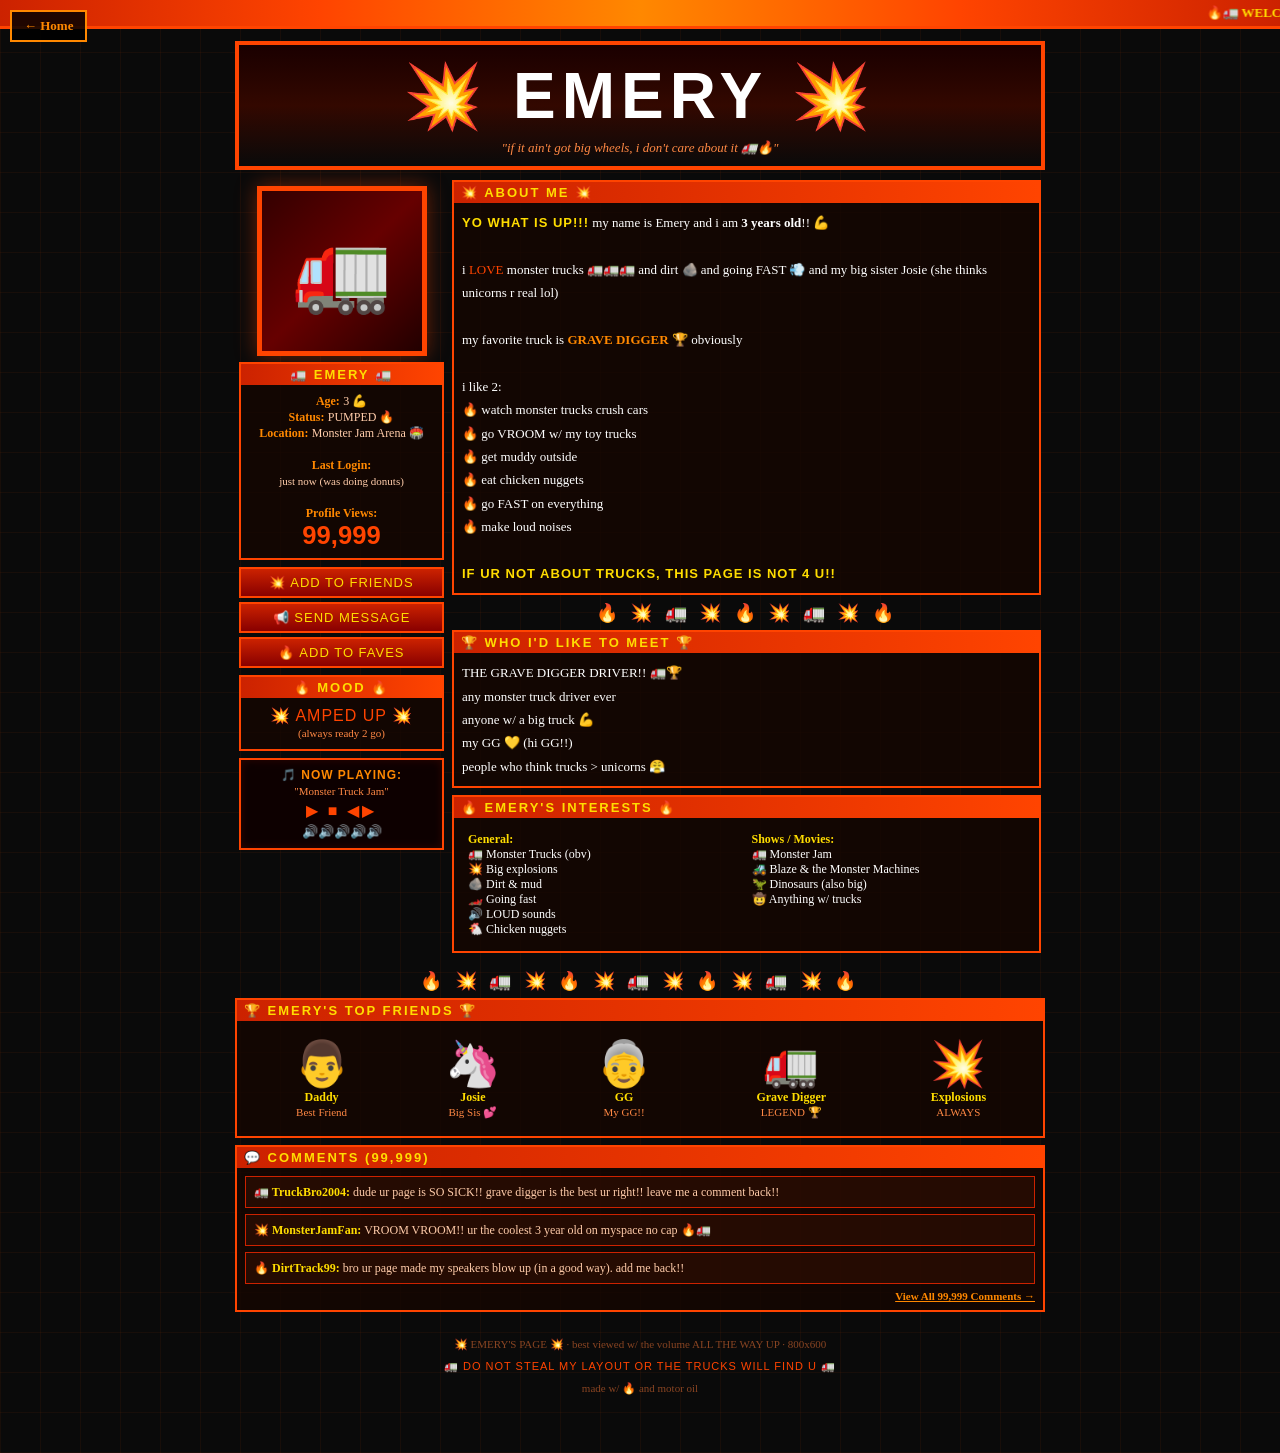
==== emery.html @ 5c45f524 "Add Josie and Emery MySpace-era pages with nav links https://claude.ai/code/session_01HqsJxWjfyd1qvW" ====
<!DOCTYPE html>
<html lang="en">
<head>
  <meta charset="UTF-8">
  <title>EMERY'S PAGE 🚛 ENTER IF U DARE</title>
  <style>
    body {
      background-color: #0a0a0a;
      background-image:
        repeating-linear-gradient(90deg, rgba(255,80,0,0.06) 0px, rgba(255,80,0,0.06) 1px, transparent 1px, transparent 40px),
        repeating-linear-gradient(0deg,  rgba(255,80,0,0.06) 0px, rgba(255,80,0,0.06) 1px, transparent 1px, transparent 40px);
      font-family: 'Comic Sans MS', 'Chalkboard SE', cursive;
      color: #ffffff;
      margin: 0;
      padding: 0;
      min-height: 100vh;
    }

    a { color: #ff8800; font-weight: bold; text-decoration: underline; }
    a:hover { color: #ffdd00; }

    .back-home {
      position: fixed;
      top: 10px;
      left: 10px;
      background: rgba(0,0,0,0.85);
      color: #ff8800;
      padding: 6px 12px;
      text-decoration: none;
      font-family: 'Comic Sans MS', cursive;
      border: 2px solid #ff8800;
      z-index: 9999;
      font-size: 13px;
    }

    .page-wrap {
      max-width: 810px;
      margin: 0 auto;
      padding: 8px 8px 40px;
    }

    marquee {
      background: linear-gradient(90deg, #cc2200, #ff4400, #ff8800, #ff4400, #cc2200);
      color: #ffdd00;
      font-weight: bold;
      font-size: 13px;
      padding: 5px 0;
      border-bottom: 3px solid #ff4400;
    }

    /* ── Fire name animation ── */
    @keyframes fire-flicker {
      0%,100% { color: #ff4400; text-shadow: 0 0 8px #ff440099, 0 0 24px #ff000066; }
      25%      { color: #ff8800; text-shadow: 0 0 8px #ff880099, 0 0 24px #ff440066; }
      50%      { color: #ffdd00; text-shadow: 0 0 8px #ffdd0099, 0 0 24px #ff880066; }
      75%      { color: #ff4400; text-shadow: 0 0 8px #ff440099, 0 0 24px #ff000066; }
    }

    .profile-header {
      background: linear-gradient(180deg, #1a0000, #330800, #0a0a0a);
      border: 4px solid #ff4400;
      padding: 14px 10px 10px;
      text-align: center;
      position: relative;
      overflow: hidden;
    }

    .big-name {
      font-size: clamp(2.5rem, 8vw, 4rem);
      font-weight: bold;
      font-family: Impact, 'Arial Black', sans-serif;
      text-transform: uppercase;
      letter-spacing: 6px;
      animation: fire-flicker 1.2s ease-in-out infinite;
    }

    .profile-quote {
      font-size: 13px;
      color: #ff8844;
      font-style: italic;
      margin-top: 6px;
    }

    /* ── Layout ── */
    .layout-table { width: 100%; border-collapse: collapse; margin-top: 6px; }
    .layout-table td { vertical-align: top; padding: 4px; }
    .left-col { width: 205px; }

    /* ── Boxes ── */
    .box {
      background: rgba(20, 5, 0, 0.80);
      border: 2px solid #ff4400;
      padding: 8px;
      margin-bottom: 7px;
      font-size: 13px;
    }

    .box-title {
      background: linear-gradient(90deg, #cc2200, #ff4400);
      color: #ffdd00;
      font-weight: bold;
      font-family: Impact, 'Arial Black', sans-serif;
      font-size: 13px;
      text-transform: uppercase;
      padding: 3px 7px;
      margin: -8px -8px 8px;
      letter-spacing: 2px;
    }

    /* ── Profile pic ── */
    .profile-pic {
      width: 160px;
      height: 160px;
      background: linear-gradient(135deg, #330000, #660000, #220000);
      border: 5px solid #ff4400;
      display: flex;
      align-items: center;
      justify-content: center;
      font-size: 5rem;
      margin: 6px auto;
      box-shadow: 0 0 20px #ff440066;
    }

    .stat-label { color: #ff8800; font-weight: bold; font-size: 12px; }
    .stat-val   { color: #ffccaa; font-size: 12px; }
    .big-stat   { font-size: 1.6rem; color: #ff4400; font-weight: bold; font-family: Impact, sans-serif; }

    /* ── Buttons ── */
    .ms-btn {
      display: block;
      width: 100%;
      background: linear-gradient(180deg, #cc2200, #880000);
      border: 2px solid #ff4400;
      color: #ffdd00;
      font-family: Impact, 'Arial Black', sans-serif;
      font-size: 13px;
      letter-spacing: 1px;
      padding: 6px;
      cursor: pointer;
      margin-bottom: 4px;
      text-align: center;
      text-transform: uppercase;
    }
    .ms-btn:hover { background: linear-gradient(180deg, #ff4400, #cc2200); color: #fff; }

    /* ── Music player ── */
    .music-box {
      background: #0d0000;
      border: 2px solid #ff4400;
      padding: 8px;
      text-align: center;
      font-size: 12px;
      margin-bottom: 7px;
      box-shadow: inset 0 0 10px #ff220022;
    }
    .music-title { color: #ff8800; font-weight: bold; font-family: Impact, sans-serif; letter-spacing: 1px; }
    .music-bar   { color: #ff4400; letter-spacing: 3px; font-size: 16px; margin: 4px 0; }

    /* ── Dividers ── */
    .flame-div {
      text-align: center;
      font-size: 18px;
      letter-spacing: 4px;
      margin: 6px 0;
      color: #ff4400;
    }

    /* ── Comments ── */
    .comment {
      background: rgba(255,68,0,0.08);
      border: 1px solid #cc2200;
      padding: 6px 8px;
      margin-bottom: 6px;
      font-size: 12px;
      line-height: 1.5;
    }
    .comment-from { color: #ffdd00; font-weight: bold; }

    /* ── Top friends ── */
    .friend-cell { text-align: center; font-size: 12px; padding: 6px 4px; }
    .friend-icon { font-size: 2.8rem; display: block; }

    /* ── Floating fire ── */
    @keyframes fire-rise {
      0%   { transform: translateY(0) rotate(-5deg) scale(1);  opacity: 1; }
      50%  { transform: translateY(-50vh) rotate(5deg) scale(1.2); opacity: 0.7; }
      100% { transform: translateY(-110vh) rotate(-3deg) scale(0.8); opacity: 0; }
    }
    .fire-particle {
      position: fixed;
      pointer-events: none;
      z-index: 8888;
      animation: fire-rise linear forwards;
    }

    /* ── Shake on hover ── */
    @keyframes shake {
      0%,100% { transform: translateX(0); }
      20%      { transform: translateX(-4px); }
      40%      { transform: translateX(4px); }
      60%      { transform: translateX(-3px); }
      80%      { transform: translateX(3px); }
    }
    .ms-btn:active { animation: shake 0.3s ease; }

    .footer-txt {
      text-align: center;
      font-size: 11px;
      color: #884422;
      padding: 14px 0;
      line-height: 2;
    }

    @keyframes blink { 50% { opacity: 0; } }
    .blink { animation: blink 0.7s step-start infinite; }

    /* impact headers */
    .impact { font-family: Impact, 'Arial Black', sans-serif; text-transform: uppercase; letter-spacing: 1px; }
  </style>
</head>
<body>

  <a class="back-home" href="index.html">← Home</a>

  <marquee scrollamount="5">🔥🚛 WELCOME 2 EMERY'S PAGE!! BUCKLE UP!! 🚛🔥 MONSTER TRUCKS R THE BEST!! 🏆 LEAVE A COMMENT IF U CAN HANDLE IT!! 💥🚛🔥 VROOM VROOM!! 🔥🚛💥</marquee>

  <div class="page-wrap">

    <!-- Header -->
    <div class="profile-header">
      <div class="big-name">💥 EMERY 💥</div>
      <div class="profile-quote">"if it ain't got big wheels, i don't care about it 🚛🔥"</div>
    </div>

    <!-- Main layout -->
    <table class="layout-table">
      <tr>
        <!-- LEFT COLUMN -->
        <td class="left-col">

          <div class="profile-pic">🚛</div>

          <div class="box" style="text-align:center;">
            <div class="box-title">🚛 EMERY 🚛</div>
            <span class="stat-label">Age:</span> <span class="stat-val">3 💪</span><br>
            <span class="stat-label">Status:</span> <span class="stat-val">PUMPED 🔥</span><br>
            <span class="stat-label">Location:</span> <span class="stat-val">Monster Jam Arena 🏟️</span><br>
            <br>
            <span class="stat-label">Last Login:</span><br>
            <span class="stat-val" style="font-size:11px;">just now (was doing donuts)</span><br>
            <br>
            <span class="stat-label">Profile Views:</span><br>
            <span class="big-stat">99,999</span>
          </div>

          <button class="ms-btn">💥 Add to Friends</button>
          <button class="ms-btn">📢 Send Message</button>
          <button class="ms-btn">🔥 Add to Faves</button>

          <div class="box" style="text-align:center; margin-top:7px;">
            <div class="box-title">🔥 Mood 🔥</div>
            <span class="blink impact" style="color:#ff4400; font-size:16px;">💥 AMPED UP 💥</span><br>
            <span style="color:#ff8844; font-size:11px;">(always ready 2 go)</span>
          </div>

          <div class="music-box">
            <div class="music-title">🎵 NOW PLAYING:</div>
            <div style="color:#ff8844; font-size:11px; margin:3px 0;">"Monster Truck Jam"</div>
            <div class="music-bar">▶ ■ ◀▶</div>
            <div style="color:#ff4400; font-size:13px;">🔊🔊🔊🔊🔊</div>
          </div>

        </td>

        <!-- RIGHT COLUMN -->
        <td>

          <div class="box">
            <div class="box-title">💥 About Me 💥</div>
            <div style="line-height:1.8;">
              <b style="color:#ffdd00;" class="impact">YO WHAT IS UP!!!</b> my name is Emery and i am <b>3 years old</b>!! 💪<br><br>
              i <span class="blink" style="color:#ff4400;">LOVE</span> monster trucks 🚛🚛🚛 and dirt 🪨 and going FAST 💨 and my big sister Josie (she thinks unicorns r real lol)<br><br>
              my favorite truck is <b style="color:#ff8800;">GRAVE DIGGER</b> 🏆 obviously<br><br>
              i like 2:<br>
              🔥 watch monster trucks crush cars<br>
              🔥 go VROOM w/ my toy trucks<br>
              🔥 get muddy outside<br>
              🔥 eat chicken nuggets<br>
              🔥 go FAST on everything<br>
              🔥 make loud noises<br><br>
              <b style="color:#ffdd00;" class="impact">if ur not about trucks, this page is NOT 4 u!!</b>
            </div>
          </div>

          <div class="flame-div">🔥 💥 🚛 💥 🔥 💥 🚛 💥 🔥</div>

          <div class="box">
            <div class="box-title">🏆 Who I'd Like to Meet 🏆</div>
            <div style="line-height:1.8;">
              THE GRAVE DIGGER DRIVER!! 🚛🏆<br>
              any monster truck driver ever<br>
              anyone w/ a big truck 💪<br>
              my GG 💛 (hi GG!!)<br>
              people who think trucks > unicorns 😤
            </div>
          </div>

          <div class="box">
            <div class="box-title">🔥 Emery's Interests 🔥</div>
            <table style="width:100%; font-size:12px;">
              <tr>
                <td style="width:50%; vertical-align:top; padding-right:6px;">
                  <b style="color:#ffdd00;">General:</b><br>
                  🚛 Monster Trucks (obv)<br>
                  💥 Big explosions<br>
                  🪨 Dirt & mud<br>
                  🏎️ Going fast<br>
                  🔊 LOUD sounds<br>
                  🐔 Chicken nuggets<br>
                </td>
                <td style="width:50%; vertical-align:top;">
                  <b style="color:#ffdd00;">Shows / Movies:</b><br>
                  🚛 Monster Jam<br>
                  🚜 Blaze & the Monster Machines<br>
                  🦖 Dinosaurs (also big)<br>
                  🤠 Anything w/ trucks<br>
                </td>
              </tr>
            </table>
          </div>

        </td>
      </tr>
    </table>

    <div class="flame-div">🔥 💥 🚛 💥 🔥 💥 🚛 💥 🔥 💥 🚛 💥 🔥</div>

    <!-- Top Friends -->
    <div class="box">
      <div class="box-title">🏆 Emery's Top Friends 🏆</div>
      <table style="width:100%;">
        <tr>
          <td class="friend-cell"><span class="friend-icon">👨</span><b style="color:#ffdd00;">Daddy</b><br><span style="color:#ff8844; font-size:11px;">Best Friend</span></td>
          <td class="friend-cell"><span class="friend-icon">🦄</span><b style="color:#ffdd00;">Josie</b><br><span style="color:#ff8844; font-size:11px;">Big Sis 💕</span></td>
          <td class="friend-cell"><span class="friend-icon">👵</span><b style="color:#ffdd00;">GG</b><br><span style="color:#ff8844; font-size:11px;">My GG!!</span></td>
          <td class="friend-cell"><span class="friend-icon">🚛</span><b style="color:#ffdd00;">Grave Digger</b><br><span style="color:#ff8844; font-size:11px;">LEGEND 🏆</span></td>
          <td class="friend-cell"><span class="friend-icon">💥</span><b style="color:#ffdd00;">Explosions</b><br><span style="color:#ff8844; font-size:11px;">ALWAYS</span></td>
        </tr>
      </table>
    </div>

    <!-- Comments -->
    <div class="box">
      <div class="box-title">💬 Comments (99,999)</div>
      <div class="comment">
        <span class="comment-from">🚛 TruckBro2004:</span>
        <span style="color:#ffccaa;"> dude ur page is SO SICK!! grave digger is the best ur right!! leave me a comment back!!</span>
      </div>
      <div class="comment">
        <span class="comment-from">💥 MonsterJamFan:</span>
        <span style="color:#ffccaa;"> VROOM VROOM!! ur the coolest 3 year old on myspace no cap 🔥🚛</span>
      </div>
      <div class="comment">
        <span class="comment-from">🔥 DirtTrack99:</span>
        <span style="color:#ffccaa;"> bro ur page made my speakers blow up (in a good way). add me back!!</span>
      </div>
      <div style="text-align:right; margin-top:5px; font-size:11px;">
        <a href="#">View All 99,999 Comments →</a>
      </div>
    </div>

    <div class="footer-txt">
      💥 EMERY'S PAGE 💥 · best viewed w/ the volume ALL THE WAY UP · 800x600<br>
      <span class="blink impact" style="color:#ff4400;">🚛 DO NOT STEAL MY LAYOUT OR THE TRUCKS WILL FIND U 🚛</span><br>
      made w/ 🔥 and motor oil
    </div>

  </div><!-- /page-wrap -->

  <script>
    // Floating fire particles from bottom
    const fireEmoji = ['🔥','💥','🚛','⚡','💨'];
    function spawnFire() {
      const f = document.createElement('span');
      f.className = 'fire-particle';
      f.textContent = fireEmoji[Math.floor(Math.random() * fireEmoji.length)];
      const dur = 4 + Math.random() * 5;
      f.style.cssText = `left:${Math.random()*100}%; bottom:-60px; font-size:${1+Math.random()*1.4}rem; animation-duration:${dur}s;`;
      document.body.appendChild(f);
      setTimeout(() => f.remove(), dur * 1000);
    }
    setInterval(spawnFire, 450);

    // Fire cursor trail
    const trailEmoji = ['🔥','💥','⚡','💨'];
    document.addEventListener('mousemove', function(e) {
      if (Math.random() > 0.68) {
        const t = document.createElement('span');
        t.style.cssText = `position:fixed; left:${e.clientX}px; top:${e.clientY}px; pointer-events:none; z-index:9998; font-size:1.1rem; transition:transform 0.5s, opacity 0.5s;`;
        t.textContent = trailEmoji[Math.floor(Math.random() * trailEmoji.length)];
        document.body.appendChild(t);
        requestAnimationFrame(() => {
          t.style.transform = 'translateY(-30px)';
          t.style.opacity   = '0';
        });
        setTimeout(() => t.remove(), 550);
      }
    });
  </script>
</body>
</html>
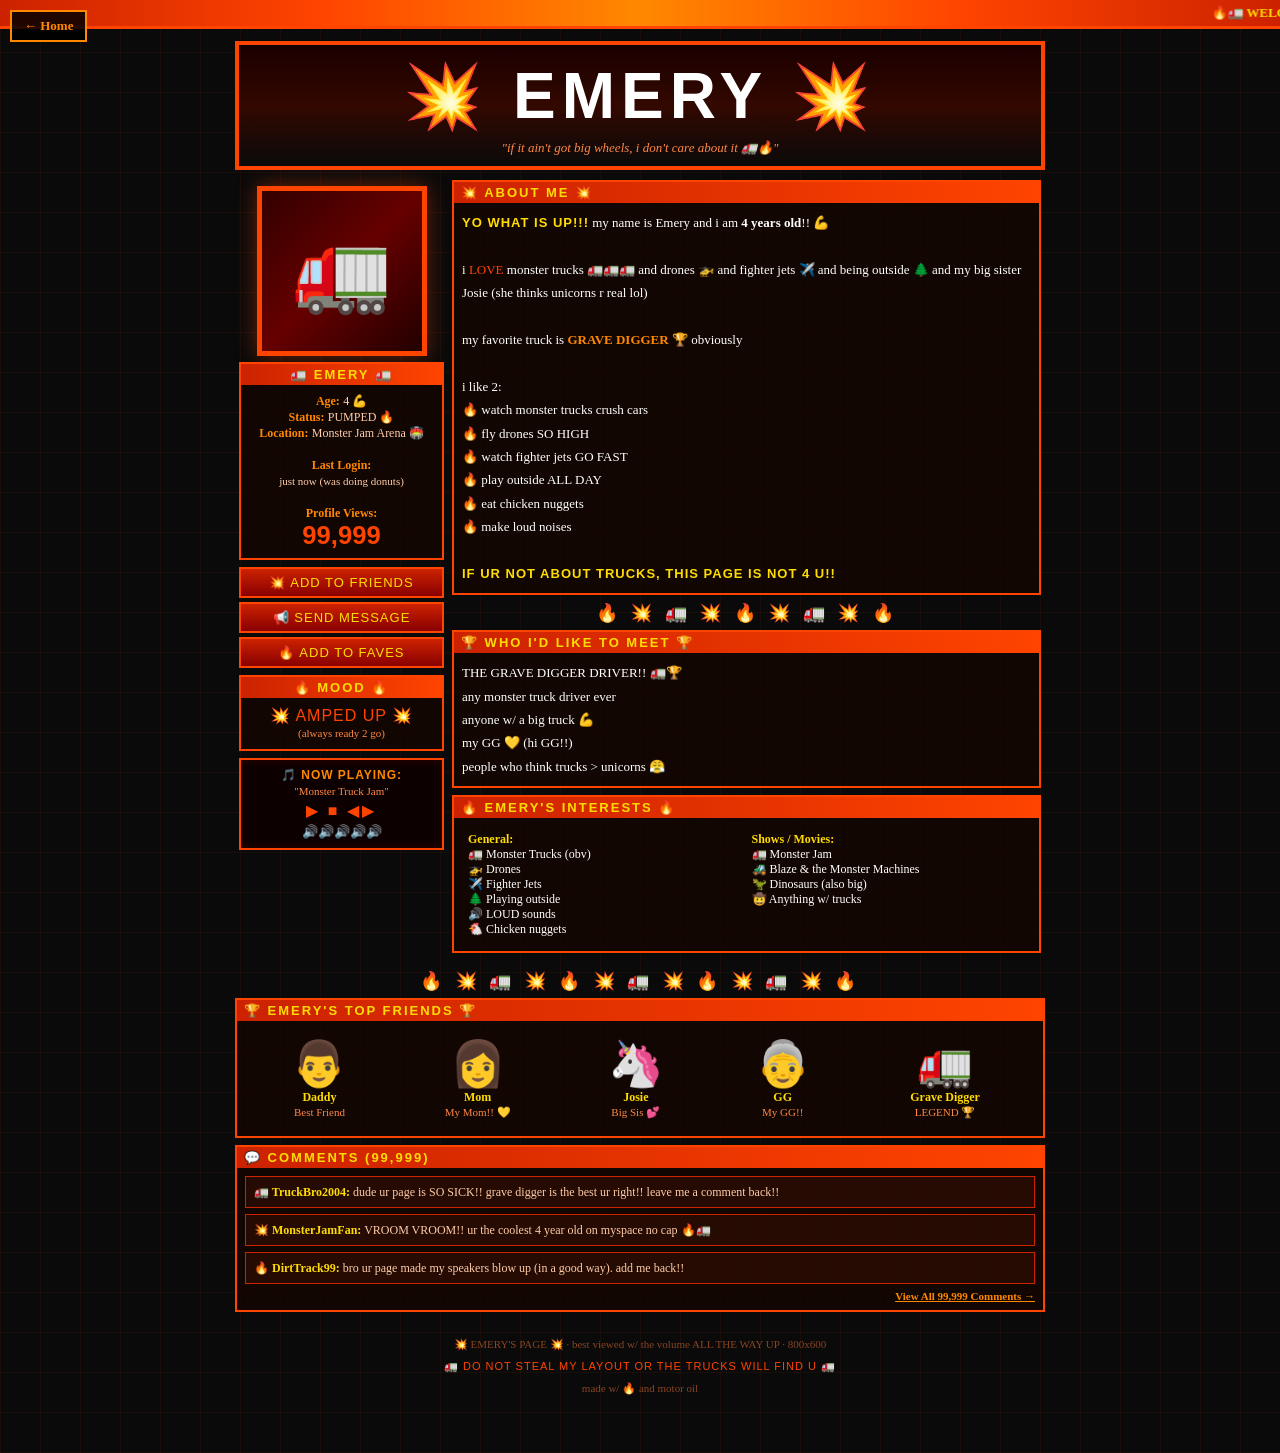
==== commit e290921d: "Update Josie and Emery profile pages with accurate info - Emery: age 3 → 4, add drones/fighter jets/" ====
--- a/emery.html
+++ b/emery.html
@@ -242,7 +242,7 @@
 
           <div class="box" style="text-align:center;">
             <div class="box-title">🚛 EMERY 🚛</div>
-            <span class="stat-label">Age:</span> <span class="stat-val">3 💪</span><br>
+            <span class="stat-label">Age:</span> <span class="stat-val">4 💪</span><br>
             <span class="stat-label">Status:</span> <span class="stat-val">PUMPED 🔥</span><br>
             <span class="stat-label">Location:</span> <span class="stat-val">Monster Jam Arena 🏟️</span><br>
             <br>
@@ -278,15 +278,15 @@
           <div class="box">
             <div class="box-title">💥 About Me 💥</div>
             <div style="line-height:1.8;">
-              <b style="color:#ffdd00;" class="impact">YO WHAT IS UP!!!</b> my name is Emery and i am <b>3 years old</b>!! 💪<br><br>
-              i <span class="blink" style="color:#ff4400;">LOVE</span> monster trucks 🚛🚛🚛 and dirt 🪨 and going FAST 💨 and my big sister Josie (she thinks unicorns r real lol)<br><br>
+              <b style="color:#ffdd00;" class="impact">YO WHAT IS UP!!!</b> my name is Emery and i am <b>4 years old</b>!! 💪<br><br>
+              i <span class="blink" style="color:#ff4400;">LOVE</span> monster trucks 🚛🚛🚛 and drones 🚁 and fighter jets ✈️ and being outside 🌲 and my big sister Josie (she thinks unicorns r real lol)<br><br>
               my favorite truck is <b style="color:#ff8800;">GRAVE DIGGER</b> 🏆 obviously<br><br>
               i like 2:<br>
               🔥 watch monster trucks crush cars<br>
-              🔥 go VROOM w/ my toy trucks<br>
-              🔥 get muddy outside<br>
+              🔥 fly drones SO HIGH<br>
+              🔥 watch fighter jets GO FAST<br>
+              🔥 play outside ALL DAY<br>
               🔥 eat chicken nuggets<br>
-              🔥 go FAST on everything<br>
               🔥 make loud noises<br><br>
               <b style="color:#ffdd00;" class="impact">if ur not about trucks, this page is NOT 4 u!!</b>
             </div>
@@ -312,9 +312,9 @@
                 <td style="width:50%; vertical-align:top; padding-right:6px;">
                   <b style="color:#ffdd00;">General:</b><br>
                   🚛 Monster Trucks (obv)<br>
-                  💥 Big explosions<br>
-                  🪨 Dirt & mud<br>
-                  🏎️ Going fast<br>
+                  🚁 Drones<br>
+                  ✈️ Fighter Jets<br>
+                  🌲 Playing outside<br>
                   🔊 LOUD sounds<br>
                   🐔 Chicken nuggets<br>
                 </td>
@@ -341,10 +341,10 @@
       <table style="width:100%;">
         <tr>
           <td class="friend-cell"><span class="friend-icon">👨</span><b style="color:#ffdd00;">Daddy</b><br><span style="color:#ff8844; font-size:11px;">Best Friend</span></td>
+          <td class="friend-cell"><span class="friend-icon">👩</span><b style="color:#ffdd00;">Mom</b><br><span style="color:#ff8844; font-size:11px;">My Mom!! 💛</span></td>
           <td class="friend-cell"><span class="friend-icon">🦄</span><b style="color:#ffdd00;">Josie</b><br><span style="color:#ff8844; font-size:11px;">Big Sis 💕</span></td>
           <td class="friend-cell"><span class="friend-icon">👵</span><b style="color:#ffdd00;">GG</b><br><span style="color:#ff8844; font-size:11px;">My GG!!</span></td>
           <td class="friend-cell"><span class="friend-icon">🚛</span><b style="color:#ffdd00;">Grave Digger</b><br><span style="color:#ff8844; font-size:11px;">LEGEND 🏆</span></td>
-          <td class="friend-cell"><span class="friend-icon">💥</span><b style="color:#ffdd00;">Explosions</b><br><span style="color:#ff8844; font-size:11px;">ALWAYS</span></td>
         </tr>
       </table>
     </div>
@@ -358,7 +358,7 @@
       </div>
       <div class="comment">
         <span class="comment-from">💥 MonsterJamFan:</span>
-        <span style="color:#ffccaa;"> VROOM VROOM!! ur the coolest 3 year old on myspace no cap 🔥🚛</span>
+        <span style="color:#ffccaa;"> VROOM VROOM!! ur the coolest 4 year old on myspace no cap 🔥🚛</span>
       </div>
       <div class="comment">
         <span class="comment-from">🔥 DirtTrack99:</span>
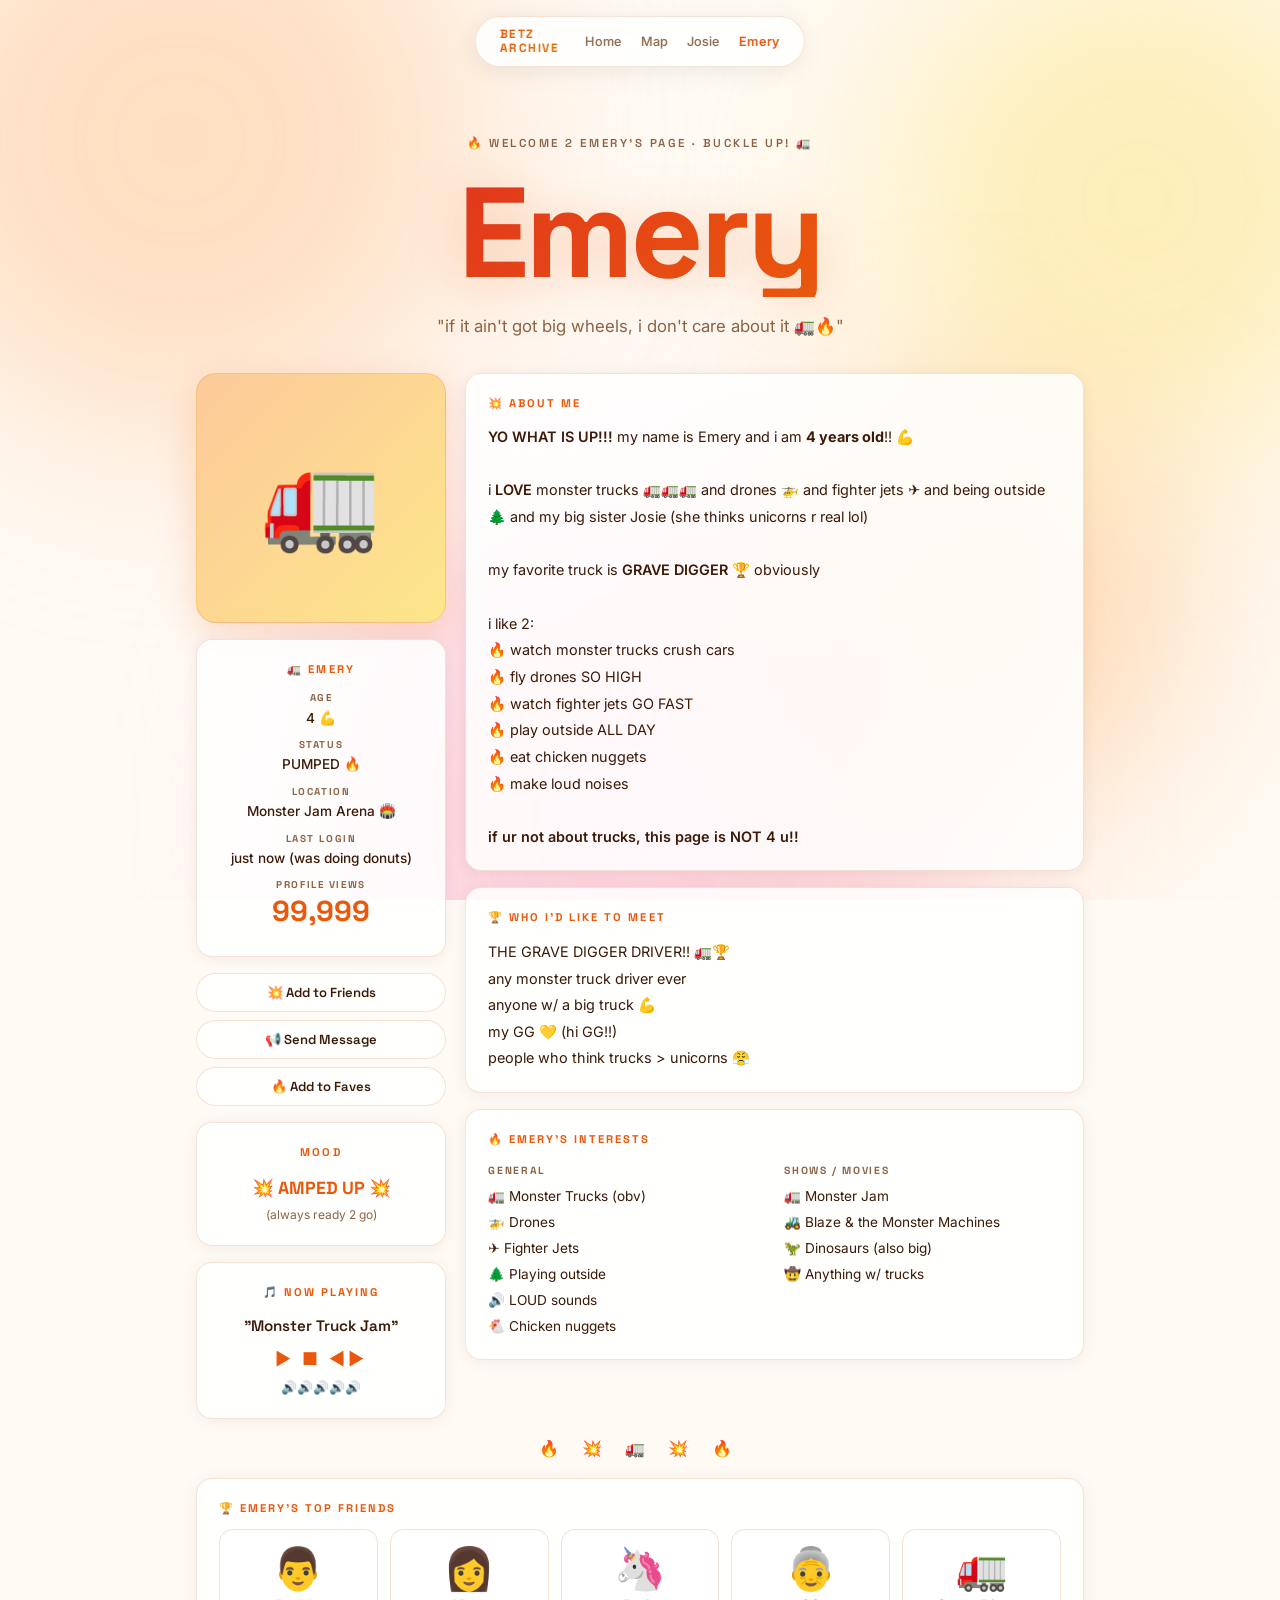
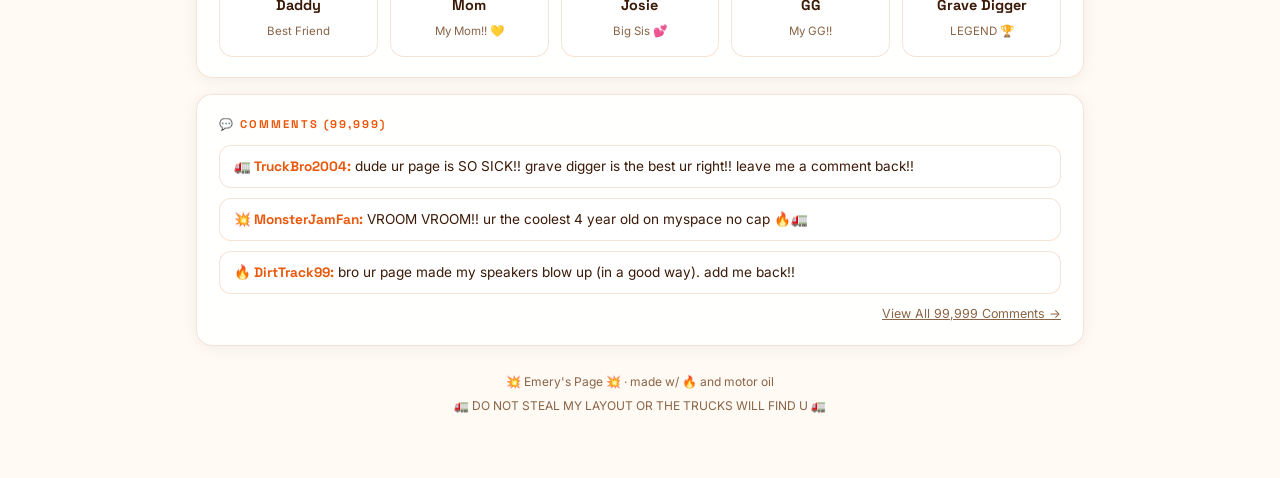
==== commit e95cc68d: "Restyle Josie and Emery pages to match the new Cloud homepage Co-Authored-By: Claude Sonnet 5.5 <nor" ====
--- a/emery.html
+++ b/emery.html
@@ -2,285 +2,81 @@
 <html lang="en">
 <head>
   <meta charset="UTF-8">
-  <title>EMERY'S PAGE 🚛 ENTER IF U DARE</title>
-  <style>
-    body {
-      background-color: #0a0a0a;
-      background-image:
-        repeating-linear-gradient(90deg, rgba(255,80,0,0.06) 0px, rgba(255,80,0,0.06) 1px, transparent 1px, transparent 40px),
-        repeating-linear-gradient(0deg,  rgba(255,80,0,0.06) 0px, rgba(255,80,0,0.06) 1px, transparent 1px, transparent 40px);
-      font-family: 'Comic Sans MS', 'Chalkboard SE', cursive;
-      color: #ffffff;
-      margin: 0;
-      padding: 0;
-      min-height: 100vh;
-    }
+  <meta name="viewport" content="width=device-width, initial-scale=1.0">
+  <title>Emery's Page 🚛 Betz Archive</title>
+  <link rel="preconnect" href="https://fonts.googleapis.com">
+  <link rel="preconnect" href="https://fonts.gstatic.com" crossorigin>
+  <link href="https://fonts.googleapis.com/css2?family=Space+Grotesk:wght@400;500;600;700&family=Inter:wght@400;500&display=swap" rel="stylesheet">
+  <link rel="stylesheet" href="kids.css?v=1">
+</head>
+<body class="emery">
+  <div class="aurora" aria-hidden="true">
+    <div class="blob b1"></div><div class="blob b2"></div><div class="blob b3"></div><div class="blob b4"></div>
+  </div>
 
-    a { color: #ff8800; font-weight: bold; text-decoration: underline; }
-    a:hover { color: #ffdd00; }
+  <div class="page">
+    <nav class="nav">
+      <a class="logo" href="index.html"><span>Betz</span><span>Archive</span></a>
+      <div class="nav-links">
+        <a href="index.html">Home</a>
+        <a href="map.html">Map</a>
+        <a href="josie.html">Josie</a>
+        <a href="emery.html" class="current">Emery</a>
+      </div>
+    </nav>
 
-    .back-home {
-      position: fixed;
-      top: 10px;
-      left: 10px;
-      background: rgba(0,0,0,0.85);
-      color: #ff8800;
-      padding: 6px 12px;
-      text-decoration: none;
-      font-family: 'Comic Sans MS', cursive;
-      border: 2px solid #ff8800;
-      z-index: 9999;
-      font-size: 13px;
-    }
+    <main class="wrap">
 
-    .page-wrap {
-      max-width: 810px;
-      margin: 0 auto;
-      padding: 8px 8px 40px;
-    }
+      <header class="profile-header">
+        <span class="eyebrow">🔥 Welcome 2 Emery's page · buckle up! 🚛</span>
+        <h1 class="big-name">Emery</h1>
+        <p class="profile-quote">"if it ain't got big wheels, i don't care about it 🚛🔥"</p>
+      </header>
 
-    marquee {
-      background: linear-gradient(90deg, #cc2200, #ff4400, #ff8800, #ff4400, #cc2200);
-      color: #ffdd00;
-      font-weight: bold;
-      font-size: 13px;
-      padding: 5px 0;
-      border-bottom: 3px solid #ff4400;
-    }
+      <div class="layout">
 
-    /* ── Fire name animation ── */
-    @keyframes fire-flicker {
-      0%,100% { color: #ff4400; text-shadow: 0 0 8px #ff440099, 0 0 24px #ff000066; }
-      25%      { color: #ff8800; text-shadow: 0 0 8px #ff880099, 0 0 24px #ff440066; }
-      50%      { color: #ffdd00; text-shadow: 0 0 8px #ffdd0099, 0 0 24px #ff880066; }
-      75%      { color: #ff4400; text-shadow: 0 0 8px #ff440099, 0 0 24px #ff000066; }
-    }
+        <!-- LEFT COLUMN -->
+        <aside class="col">
+          <div class="profile-pic" aria-hidden="true">🚛</div>
 
-    .profile-header {
-      background: linear-gradient(180deg, #1a0000, #330800, #0a0a0a);
-      border: 4px solid #ff4400;
-      padding: 14px 10px 10px;
-      text-align: center;
-      position: relative;
-      overflow: hidden;
-    }
-
-    .big-name {
-      font-size: clamp(2.5rem, 8vw, 4rem);
-      font-weight: bold;
-      font-family: Impact, 'Arial Black', sans-serif;
-      text-transform: uppercase;
-      letter-spacing: 6px;
-      animation: fire-flicker 1.2s ease-in-out infinite;
-    }
-
-    .profile-quote {
-      font-size: 13px;
-      color: #ff8844;
-      font-style: italic;
-      margin-top: 6px;
-    }
-
-    /* ── Layout ── */
-    .layout-table { width: 100%; border-collapse: collapse; margin-top: 6px; }
-    .layout-table td { vertical-align: top; padding: 4px; }
-    .left-col { width: 205px; }
-
-    /* ── Boxes ── */
-    .box {
-      background: rgba(20, 5, 0, 0.80);
-      border: 2px solid #ff4400;
-      padding: 8px;
-      margin-bottom: 7px;
-      font-size: 13px;
-    }
-
-    .box-title {
-      background: linear-gradient(90deg, #cc2200, #ff4400);
-      color: #ffdd00;
-      font-weight: bold;
-      font-family: Impact, 'Arial Black', sans-serif;
-      font-size: 13px;
-      text-transform: uppercase;
-      padding: 3px 7px;
-      margin: -8px -8px 8px;
-      letter-spacing: 2px;
-    }
-
-    /* ── Profile pic ── */
-    .profile-pic {
-      width: 160px;
-      height: 160px;
-      background: linear-gradient(135deg, #330000, #660000, #220000);
-      border: 5px solid #ff4400;
-      display: flex;
-      align-items: center;
-      justify-content: center;
-      font-size: 5rem;
-      margin: 6px auto;
-      box-shadow: 0 0 20px #ff440066;
-    }
-
-    .stat-label { color: #ff8800; font-weight: bold; font-size: 12px; }
-    .stat-val   { color: #ffccaa; font-size: 12px; }
-    .big-stat   { font-size: 1.6rem; color: #ff4400; font-weight: bold; font-family: Impact, sans-serif; }
-
-    /* ── Buttons ── */
-    .ms-btn {
-      display: block;
-      width: 100%;
-      background: linear-gradient(180deg, #cc2200, #880000);
-      border: 2px solid #ff4400;
-      color: #ffdd00;
-      font-family: Impact, 'Arial Black', sans-serif;
-      font-size: 13px;
-      letter-spacing: 1px;
-      padding: 6px;
-      cursor: pointer;
-      margin-bottom: 4px;
-      text-align: center;
-      text-transform: uppercase;
-    }
-    .ms-btn:hover { background: linear-gradient(180deg, #ff4400, #cc2200); color: #fff; }
-
-    /* ── Music player ── */
-    .music-box {
-      background: #0d0000;
-      border: 2px solid #ff4400;
-      padding: 8px;
-      text-align: center;
-      font-size: 12px;
-      margin-bottom: 7px;
-      box-shadow: inset 0 0 10px #ff220022;
-    }
-    .music-title { color: #ff8800; font-weight: bold; font-family: Impact, sans-serif; letter-spacing: 1px; }
-    .music-bar   { color: #ff4400; letter-spacing: 3px; font-size: 16px; margin: 4px 0; }
-
-    /* ── Dividers ── */
-    .flame-div {
-      text-align: center;
-      font-size: 18px;
-      letter-spacing: 4px;
-      margin: 6px 0;
-      color: #ff4400;
-    }
-
-    /* ── Comments ── */
-    .comment {
-      background: rgba(255,68,0,0.08);
-      border: 1px solid #cc2200;
-      padding: 6px 8px;
-      margin-bottom: 6px;
-      font-size: 12px;
-      line-height: 1.5;
-    }
-    .comment-from { color: #ffdd00; font-weight: bold; }
-
-    /* ── Top friends ── */
-    .friend-cell { text-align: center; font-size: 12px; padding: 6px 4px; }
-    .friend-icon { font-size: 2.8rem; display: block; }
-
-    /* ── Floating fire ── */
-    @keyframes fire-rise {
-      0%   { transform: translateY(0) rotate(-5deg) scale(1);  opacity: 1; }
-      50%  { transform: translateY(-50vh) rotate(5deg) scale(1.2); opacity: 0.7; }
-      100% { transform: translateY(-110vh) rotate(-3deg) scale(0.8); opacity: 0; }
-    }
-    .fire-particle {
-      position: fixed;
-      pointer-events: none;
-      z-index: 8888;
-      animation: fire-rise linear forwards;
-    }
-
-    /* ── Shake on hover ── */
-    @keyframes shake {
-      0%,100% { transform: translateX(0); }
-      20%      { transform: translateX(-4px); }
-      40%      { transform: translateX(4px); }
-      60%      { transform: translateX(-3px); }
-      80%      { transform: translateX(3px); }
-    }
-    .ms-btn:active { animation: shake 0.3s ease; }
-
-    .footer-txt {
-      text-align: center;
-      font-size: 11px;
-      color: #884422;
-      padding: 14px 0;
-      line-height: 2;
-    }
-
-    @keyframes blink { 50% { opacity: 0; } }
-    .blink { animation: blink 0.7s step-start infinite; }
-
-    /* impact headers */
-    .impact { font-family: Impact, 'Arial Black', sans-serif; text-transform: uppercase; letter-spacing: 1px; }
-  </style>
-</head>
-<body>
-
-  <a class="back-home" href="index.html">← Home</a>
-
-  <marquee scrollamount="5">🔥🚛 WELCOME 2 EMERY'S PAGE!! BUCKLE UP!! 🚛🔥 MONSTER TRUCKS R THE BEST!! 🏆 LEAVE A COMMENT IF U CAN HANDLE IT!! 💥🚛🔥 VROOM VROOM!! 🔥🚛💥</marquee>
-
-  <div class="page-wrap">
-
-    <!-- Header -->
-    <div class="profile-header">
-      <div class="big-name">💥 EMERY 💥</div>
-      <div class="profile-quote">"if it ain't got big wheels, i don't care about it 🚛🔥"</div>
-    </div>
-
-    <!-- Main layout -->
-    <table class="layout-table">
-      <tr>
-        <!-- LEFT COLUMN -->
-        <td class="left-col">
-
-          <div class="profile-pic">🚛</div>
-
-          <div class="box" style="text-align:center;">
-            <div class="box-title">🚛 EMERY 🚛</div>
-            <span class="stat-label">Age:</span> <span class="stat-val">4 💪</span><br>
-            <span class="stat-label">Status:</span> <span class="stat-val">PUMPED 🔥</span><br>
-            <span class="stat-label">Location:</span> <span class="stat-val">Monster Jam Arena 🏟️</span><br>
-            <br>
-            <span class="stat-label">Last Login:</span><br>
-            <span class="stat-val" style="font-size:11px;">just now (was doing donuts)</span><br>
-            <br>
-            <span class="stat-label">Profile Views:</span><br>
-            <span class="big-stat">99,999</span>
+          <div class="box stats">
+            <div class="box-title">🚛 Emery</div>
+            <div class="stat-row"><span class="stat-label">Age</span><span class="stat-val">4 💪</span></div>
+            <div class="stat-row"><span class="stat-label">Status</span><span class="stat-val">PUMPED 🔥</span></div>
+            <div class="stat-row"><span class="stat-label">Location</span><span class="stat-val">Monster Jam Arena 🏟️</span></div>
+            <div class="stat-row"><span class="stat-label">Last Login</span><span class="stat-val">just now (was doing donuts)</span></div>
+            <div class="stat-row"><span class="stat-label">Profile Views</span><span class="big-stat">99,999</span></div>
           </div>
 
-          <button class="ms-btn">💥 Add to Friends</button>
-          <button class="ms-btn">📢 Send Message</button>
-          <button class="ms-btn">🔥 Add to Faves</button>
-
-          <div class="box" style="text-align:center; margin-top:7px;">
-            <div class="box-title">🔥 Mood 🔥</div>
-            <span class="blink impact" style="color:#ff4400; font-size:16px;">💥 AMPED UP 💥</span><br>
-            <span style="color:#ff8844; font-size:11px;">(always ready 2 go)</span>
+          <div class="btn-stack">
+            <button class="ms-btn">💥 Add to Friends</button>
+            <button class="ms-btn">📢 Send Message</button>
+            <button class="ms-btn">🔥 Add to Faves</button>
           </div>
 
-          <div class="music-box">
-            <div class="music-title">🎵 NOW PLAYING:</div>
-            <div style="color:#ff8844; font-size:11px; margin:3px 0;">"Monster Truck Jam"</div>
-            <div class="music-bar">▶ ■ ◀▶</div>
-            <div style="color:#ff4400; font-size:13px;">🔊🔊🔊🔊🔊</div>
+          <div class="box mood">
+            <div class="box-title">Mood</div>
+            <div class="mood-val">💥 AMPED UP 💥</div>
+            <small>(always ready 2 go)</small>
           </div>
 
-        </td>
+          <div class="box music">
+            <div class="box-title">🎵 Now Playing</div>
+            <div class="music-song">"Monster Truck Jam"</div>
+            <div class="music-bar">▶ ■ ◀▶</div>
+            <div class="music-notes">🔊🔊🔊🔊🔊</div>
+          </div>
+        </aside>
 
         <!-- RIGHT COLUMN -->
-        <td>
+        <div class="col">
 
-          <div class="box">
-            <div class="box-title">💥 About Me 💥</div>
-            <div style="line-height:1.8;">
-              <b style="color:#ffdd00;" class="impact">YO WHAT IS UP!!!</b> my name is Emery and i am <b>4 years old</b>!! 💪<br><br>
-              i <span class="blink" style="color:#ff4400;">LOVE</span> monster trucks 🚛🚛🚛 and drones 🚁 and fighter jets ✈️ and being outside 🌲 and my big sister Josie (she thinks unicorns r real lol)<br><br>
-              my favorite truck is <b style="color:#ff8800;">GRAVE DIGGER</b> 🏆 obviously<br><br>
+          <section class="box">
+            <div class="box-title">💥 About Me</div>
+            <p>
+              <b class="hl">YO WHAT IS UP!!!</b> my name is Emery and i am <b>4 years old</b>!! 💪<br><br>
+              i <b class="hl">LOVE</b> monster trucks 🚛🚛🚛 and drones 🚁 and fighter jets ✈️ and being outside 🌲 and my big sister Josie (she thinks unicorns r real lol)<br><br>
+              my favorite truck is <b class="hl">GRAVE DIGGER</b> 🏆 obviously<br><br>
               i like 2:<br>
               🔥 watch monster trucks crush cars<br>
               🔥 fly drones SO HIGH<br>
@@ -288,97 +84,85 @@
               🔥 play outside ALL DAY<br>
               🔥 eat chicken nuggets<br>
               🔥 make loud noises<br><br>
-              <b style="color:#ffdd00;" class="impact">if ur not about trucks, this page is NOT 4 u!!</b>
-            </div>
-          </div>
+              <b class="hl">if ur not about trucks, this page is NOT 4 u!!</b>
+            </p>
+          </section>
 
-          <div class="flame-div">🔥 💥 🚛 💥 🔥 💥 🚛 💥 🔥</div>
-
-          <div class="box">
-            <div class="box-title">🏆 Who I'd Like to Meet 🏆</div>
-            <div style="line-height:1.8;">
+          <section class="box">
+            <div class="box-title">🏆 Who I'd Like to Meet</div>
+            <p>
               THE GRAVE DIGGER DRIVER!! 🚛🏆<br>
               any monster truck driver ever<br>
               anyone w/ a big truck 💪<br>
               my GG 💛 (hi GG!!)<br>
-              people who think trucks > unicorns 😤
+              people who think trucks &gt; unicorns 😤
+            </p>
+          </section>
+
+          <section class="box">
+            <div class="box-title">🔥 Emery's Interests</div>
+            <div class="interests">
+              <div>
+                <h4>General</h4>
+                🚛 Monster Trucks (obv)<br>
+                🚁 Drones<br>
+                ✈️ Fighter Jets<br>
+                🌲 Playing outside<br>
+                🔊 LOUD sounds<br>
+                🐔 Chicken nuggets
+              </div>
+              <div>
+                <h4>Shows / Movies</h4>
+                🚛 Monster Jam<br>
+                🚜 Blaze &amp; the Monster Machines<br>
+                🦖 Dinosaurs (also big)<br>
+                🤠 Anything w/ trucks
+              </div>
             </div>
-          </div>
+          </section>
 
-          <div class="box">
-            <div class="box-title">🔥 Emery's Interests 🔥</div>
-            <table style="width:100%; font-size:12px;">
-              <tr>
-                <td style="width:50%; vertical-align:top; padding-right:6px;">
-                  <b style="color:#ffdd00;">General:</b><br>
-                  🚛 Monster Trucks (obv)<br>
-                  🚁 Drones<br>
-                  ✈️ Fighter Jets<br>
-                  🌲 Playing outside<br>
-                  🔊 LOUD sounds<br>
-                  🐔 Chicken nuggets<br>
-                </td>
-                <td style="width:50%; vertical-align:top;">
-                  <b style="color:#ffdd00;">Shows / Movies:</b><br>
-                  🚛 Monster Jam<br>
-                  🚜 Blaze & the Monster Machines<br>
-                  🦖 Dinosaurs (also big)<br>
-                  🤠 Anything w/ trucks<br>
-                </td>
-              </tr>
-            </table>
-          </div>
+        </div>
+      </div>
 
-        </td>
-      </tr>
-    </table>
+      <div class="divider" aria-hidden="true">🔥 💥 🚛 💥 🔥</div>
 
-    <div class="flame-div">🔥 💥 🚛 💥 🔥 💥 🚛 💥 🔥 💥 🚛 💥 🔥</div>
+      <section class="box">
+        <div class="box-title">🏆 Emery's Top Friends</div>
+        <div class="friends">
+          <div class="friend"><span class="friend-icon">👨</span><b>Daddy</b><span class="note">Best Friend</span></div>
+          <div class="friend"><span class="friend-icon">👩</span><b>Mom</b><span class="note">My Mom!! 💛</span></div>
+          <div class="friend"><span class="friend-icon">🦄</span><b>Josie</b><span class="note">Big Sis 💕</span></div>
+          <div class="friend"><span class="friend-icon">👵</span><b>GG</b><span class="note">My GG!!</span></div>
+          <div class="friend"><span class="friend-icon">🚛</span><b>Grave Digger</b><span class="note">LEGEND 🏆</span></div>
+        </div>
+      </section>
 
-    <!-- Top Friends -->
-    <div class="box">
-      <div class="box-title">🏆 Emery's Top Friends 🏆</div>
-      <table style="width:100%;">
-        <tr>
-          <td class="friend-cell"><span class="friend-icon">👨</span><b style="color:#ffdd00;">Daddy</b><br><span style="color:#ff8844; font-size:11px;">Best Friend</span></td>
-          <td class="friend-cell"><span class="friend-icon">👩</span><b style="color:#ffdd00;">Mom</b><br><span style="color:#ff8844; font-size:11px;">My Mom!! 💛</span></td>
-          <td class="friend-cell"><span class="friend-icon">🦄</span><b style="color:#ffdd00;">Josie</b><br><span style="color:#ff8844; font-size:11px;">Big Sis 💕</span></td>
-          <td class="friend-cell"><span class="friend-icon">👵</span><b style="color:#ffdd00;">GG</b><br><span style="color:#ff8844; font-size:11px;">My GG!!</span></td>
-          <td class="friend-cell"><span class="friend-icon">🚛</span><b style="color:#ffdd00;">Grave Digger</b><br><span style="color:#ff8844; font-size:11px;">LEGEND 🏆</span></td>
-        </tr>
-      </table>
-    </div>
+      <section class="box" style="margin-top:1rem;">
+        <div class="box-title">💬 Comments (99,999)</div>
+        <div class="comment">
+          <span class="comment-from">🚛 TruckBro2004:</span>
+          dude ur page is SO SICK!! grave digger is the best ur right!! leave me a comment back!!
+        </div>
+        <div class="comment">
+          <span class="comment-from">💥 MonsterJamFan:</span>
+          VROOM VROOM!! ur the coolest 4 year old on myspace no cap 🔥🚛
+        </div>
+        <div class="comment">
+          <span class="comment-from">🔥 DirtTrack99:</span>
+          bro ur page made my speakers blow up (in a good way). add me back!!
+        </div>
+        <div class="more"><a href="#">View All 99,999 Comments →</a></div>
+      </section>
 
-    <!-- Comments -->
-    <div class="box">
-      <div class="box-title">💬 Comments (99,999)</div>
-      <div class="comment">
-        <span class="comment-from">🚛 TruckBro2004:</span>
-        <span style="color:#ffccaa;"> dude ur page is SO SICK!! grave digger is the best ur right!! leave me a comment back!!</span>
-      </div>
-      <div class="comment">
-        <span class="comment-from">💥 MonsterJamFan:</span>
-        <span style="color:#ffccaa;"> VROOM VROOM!! ur the coolest 4 year old on myspace no cap 🔥🚛</span>
-      </div>
-      <div class="comment">
-        <span class="comment-from">🔥 DirtTrack99:</span>
-        <span style="color:#ffccaa;"> bro ur page made my speakers blow up (in a good way). add me back!!</span>
-      </div>
-      <div style="text-align:right; margin-top:5px; font-size:11px;">
-        <a href="#">View All 99,999 Comments →</a>
-      </div>
-    </div>
+      <p class="footer-txt">
+        💥 Emery's Page 💥 · made w/ 🔥 and motor oil<br>
+        🚛 DO NOT STEAL MY LAYOUT OR THE TRUCKS WILL FIND U 🚛
+      </p>
 
-    <div class="footer-txt">
-      💥 EMERY'S PAGE 💥 · best viewed w/ the volume ALL THE WAY UP · 800x600<br>
-      <span class="blink impact" style="color:#ff4400;">🚛 DO NOT STEAL MY LAYOUT OR THE TRUCKS WILL FIND U 🚛</span><br>
-      made w/ 🔥 and motor oil
-    </div>
-
-  </div><!-- /page-wrap -->
+    </main>
+  </div>
 
   <script>
-    // Floating fire particles from bottom
     const fireEmoji = ['🔥','💥','🚛','⚡','💨'];
     function spawnFire() {
       const f = document.createElement('span');
@@ -389,15 +173,16 @@
       document.body.appendChild(f);
       setTimeout(() => f.remove(), dur * 1000);
     }
-    setInterval(spawnFire, 450);
+    setInterval(spawnFire, 650);
 
-    // Fire cursor trail
     const trailEmoji = ['🔥','💥','⚡','💨'];
     document.addEventListener('mousemove', function(e) {
       if (Math.random() > 0.68) {
         const t = document.createElement('span');
-        t.style.cssText = `position:fixed; left:${e.clientX}px; top:${e.clientY}px; pointer-events:none; z-index:9998; font-size:1.1rem; transition:transform 0.5s, opacity 0.5s;`;
+        t.className = 'trail';
         t.textContent = trailEmoji[Math.floor(Math.random() * trailEmoji.length)];
+        t.style.left = e.clientX + 'px';
+        t.style.top  = e.clientY + 'px';
         document.body.appendChild(t);
         requestAnimationFrame(() => {
           t.style.transform = 'translateY(-30px)';
--- a/kids.css
+++ b/kids.css
@@ -0,0 +1,395 @@
+:root {
+  --bg: #f8fafc;
+  --surface: rgba(255, 255, 255, 0.85);
+  --fg: #0f172a;
+  --muted: #64748b;
+  --accent: #2563eb;
+  --accent2: #7c3aed;
+  --accent-rgb: 37, 99, 235;
+  --border: rgba(71, 85, 105, 0.14);
+  --nav-bg: rgba(255, 255, 255, 0.85);
+  --b1: #cbd5e1;
+  --b2: #bfdbfe;
+  --b3: #e2e8f0;
+  --b4: #c7d2fe;
+  --font-display: 'Space Grotesk', system-ui, sans-serif;
+  --font-body: 'Inter', system-ui, sans-serif;
+  color-scheme: light;
+}
+
+body.josie {
+  --accent: #db2777;
+  --accent2: #7c3aed;
+  --accent-rgb: 219, 39, 119;
+  --border: rgba(200, 50, 130, 0.16);
+  --b1: #f9b4d8;
+  --b2: #e0bbfd;
+  --b3: #fecdd3;
+  --b4: #c4b5fd;
+  --bg: #fff7fb;
+  --muted: #8a5a7c;
+  --fg: #3b0f33;
+}
+
+body.emery {
+  --accent: #ea580c;
+  --accent2: #d97706;
+  --accent-rgb: 234, 88, 12;
+  --border: rgba(200, 100, 30, 0.18);
+  --b1: #fdc99a;
+  --b2: #fde68a;
+  --b3: #fbb1c8;
+  --b4: #fdba74;
+  --bg: #fffaf4;
+  --muted: #8a6446;
+  --fg: #3b1a08;
+}
+
+* { box-sizing: border-box; margin: 0; padding: 0; }
+
+body {
+  font-family: var(--font-body);
+  background: var(--bg);
+  color: var(--fg);
+  line-height: 1.65;
+  overflow-x: hidden;
+  position: relative;
+  min-height: 100vh;
+}
+
+/* ── AURORA ─────────────────────────────────────── */
+
+.aurora { position: fixed; inset: 0; z-index: 0; pointer-events: none; overflow: hidden; }
+.blob { position: absolute; border-radius: 50%; filter: blur(100px); opacity: 0.55; }
+.b1 { width: 600px; height: 600px; background: var(--b1); top: -160px; left: -120px; animation: d1 24s ease-in-out infinite; }
+.b2 { width: 520px; height: 520px; background: var(--b2); top: -60px; right: -120px; animation: d2 30s ease-in-out infinite; }
+.b3 { width: 650px; height: 650px; background: var(--b3); bottom: -240px; left: 25%; animation: d3 20s ease-in-out infinite; }
+.b4 { width: 400px; height: 400px; background: var(--b4); top: 45%; right: 8%; animation: d2 26s ease-in-out infinite reverse; }
+
+@keyframes d1 { 0%,100% { transform: translate(0,0) scale(1); } 33% { transform: translate(60px,-80px) scale(1.08); } 66% { transform: translate(-40px,50px) scale(0.95); } }
+@keyframes d2 { 0%,100% { transform: translate(0,0) scale(1); } 40% { transform: translate(-70px,60px) scale(1.1); } 70% { transform: translate(40px,-40px) scale(0.92); } }
+@keyframes d3 { 0%,100% { transform: translate(0,0) scale(1); } 30% { transform: translate(-50px,-60px) scale(1.05); } 60% { transform: translate(80px,30px) scale(0.97); } }
+
+.page { position: relative; z-index: 2; }
+
+/* ── NAV ────────────────────────────────────────── */
+
+.nav {
+  position: fixed;
+  top: 16px;
+  left: 50%;
+  transform: translateX(-50%);
+  z-index: 100;
+  display: flex;
+  align-items: center;
+  gap: 1.6rem;
+  background: var(--nav-bg);
+  backdrop-filter: blur(24px);
+  -webkit-backdrop-filter: blur(24px);
+  border: 1px solid var(--border);
+  box-shadow: 0 4px 24px rgba(15, 23, 42, 0.08);
+  border-radius: 100px;
+  padding: 10px 24px;
+  white-space: nowrap;
+}
+
+.logo {
+  font-family: var(--font-display);
+  font-weight: 700;
+  font-size: 0.75rem;
+  letter-spacing: 0.12em;
+  text-transform: uppercase;
+  line-height: 1.2;
+  display: flex;
+  flex-direction: column;
+  text-decoration: none;
+  background-image: linear-gradient(135deg, var(--accent), var(--accent2));
+  -webkit-background-clip: text;
+  background-clip: text;
+  color: transparent;
+  -webkit-text-fill-color: transparent;
+}
+
+.nav-links { display: flex; gap: 1.2rem; align-items: center; }
+.nav-links a {
+  color: var(--muted);
+  text-decoration: none;
+  font-size: 0.8rem;
+  font-weight: 500;
+  transition: color 0.2s;
+}
+.nav-links a:hover { color: var(--fg); }
+.nav-links a.current { color: var(--accent); font-weight: 600; }
+
+/* ── WRAP ───────────────────────────────────────── */
+
+.wrap {
+  max-width: 920px;
+  margin: 0 auto;
+  padding: 110px 16px 60px;
+}
+
+/* ── PROFILE HEADER ─────────────────────────────── */
+
+.profile-header {
+  text-align: center;
+  padding: 24px 12px 32px;
+}
+
+.eyebrow {
+  display: block;
+  font-family: var(--font-display);
+  font-size: 0.72rem;
+  font-weight: 600;
+  letter-spacing: 0.22em;
+  text-transform: uppercase;
+  color: var(--muted);
+  margin-bottom: 1rem;
+}
+
+.big-name {
+  font-family: var(--font-display);
+  font-size: clamp(3.5rem, 16vw, 8rem);
+  font-weight: 700;
+  letter-spacing: -0.03em;
+  line-height: 1;
+  display: block;
+  margin-bottom: 1rem;
+  background-image: linear-gradient(135deg, var(--accent), var(--accent2), #06b6d4, var(--accent), var(--accent2));
+  background-size: 300% 300%;
+  -webkit-background-clip: text;
+  background-clip: text;
+  color: transparent;
+  -webkit-text-fill-color: transparent;
+  animation: shimmer 8s linear infinite;
+  filter: drop-shadow(0 6px 26px rgba(var(--accent-rgb), 0.28));
+}
+
+body.emery .big-name {
+  background-image: linear-gradient(135deg, #dc2626, #ea580c, #f59e0b, #dc2626, #ea580c);
+}
+
+@keyframes shimmer {
+  0%   { background-position: 0% 50%; }
+  100% { background-position: 300% 50%; }
+}
+
+.profile-quote {
+  font-size: 1.05rem;
+  color: var(--muted);
+  max-width: 480px;
+  margin: 0 auto;
+}
+
+/* ── LAYOUT ─────────────────────────────────────── */
+
+.layout {
+  display: grid;
+  grid-template-columns: 250px minmax(0, 1fr);
+  gap: 1.2rem;
+  align-items: start;
+}
+
+.col { display: flex; flex-direction: column; gap: 1rem; min-width: 0; }
+
+/* ── CARDS ──────────────────────────────────────── */
+
+.box {
+  background: var(--surface);
+  border: 1px solid var(--border);
+  border-radius: 16px;
+  padding: 20px 22px;
+  font-size: 0.9rem;
+  box-shadow: 0 2px 16px rgba(15, 23, 42, 0.06);
+}
+
+.box-title {
+  font-family: var(--font-display);
+  font-size: 0.7rem;
+  font-weight: 700;
+  letter-spacing: 0.18em;
+  text-transform: uppercase;
+  color: var(--accent);
+  margin-bottom: 12px;
+}
+
+.box p, .box .lines { line-height: 1.85; }
+.box b { color: var(--fg); }
+.hl { color: var(--accent); font-weight: 600; }
+
+.profile-pic {
+  aspect-ratio: 1;
+  border-radius: 20px;
+  background: linear-gradient(135deg, var(--b1), var(--b2));
+  border: 1px solid var(--border);
+  display: flex;
+  align-items: center;
+  justify-content: center;
+  font-size: 6rem;
+  box-shadow: 0 12px 40px rgba(var(--accent-rgb), 0.2);
+}
+
+.stats { text-align: center; }
+.stat-row { margin-bottom: 8px; font-size: 0.85rem; }
+.stat-label {
+  display: block;
+  font-family: var(--font-display);
+  font-size: 0.62rem;
+  font-weight: 700;
+  letter-spacing: 0.16em;
+  text-transform: uppercase;
+  color: var(--muted);
+}
+.stat-val { color: var(--fg); font-weight: 500; }
+.big-stat {
+  font-family: var(--font-display);
+  font-size: 1.8rem;
+  font-weight: 700;
+  color: var(--accent);
+  line-height: 1.2;
+}
+
+.mood { text-align: center; }
+.mood-val {
+  font-family: var(--font-display);
+  font-size: 1.1rem;
+  font-weight: 700;
+  color: var(--accent);
+  animation: pulse 1.6s ease-in-out infinite;
+}
+.mood small { display: block; color: var(--muted); font-size: 0.75rem; margin-top: 2px; }
+
+@keyframes pulse { 50% { opacity: 0.55; transform: scale(0.97); } }
+
+.btn-stack { display: flex; flex-direction: column; gap: 8px; }
+
+.ms-btn {
+  background: var(--surface);
+  border: 1px solid var(--border);
+  color: var(--fg);
+  font-family: var(--font-display);
+  font-weight: 600;
+  font-size: 0.82rem;
+  padding: 10px 14px;
+  border-radius: 100px;
+  cursor: pointer;
+  transition: transform 0.2s, background 0.2s, color 0.2s, box-shadow 0.2s;
+}
+.ms-btn:hover {
+  transform: translateY(-2px);
+  background: linear-gradient(135deg, var(--accent), var(--accent2));
+  color: #fff;
+  box-shadow: 0 6px 22px rgba(var(--accent-rgb), 0.3);
+}
+.ms-btn:active { transform: scale(0.96); }
+
+.music { text-align: center; }
+.music-song { font-family: var(--font-display); font-weight: 600; font-size: 0.95rem; margin: 2px 0 6px; }
+.music-bar { color: var(--accent); letter-spacing: 3px; font-size: 1.1rem; }
+.music-notes { font-size: 0.8rem; margin-top: 4px; }
+
+.interests { display: grid; grid-template-columns: 1fr 1fr; gap: 1.2rem; font-size: 0.85rem; line-height: 1.9; }
+.interests h4 {
+  font-family: var(--font-display);
+  font-size: 0.65rem;
+  font-weight: 700;
+  letter-spacing: 0.16em;
+  text-transform: uppercase;
+  color: var(--muted);
+  margin-bottom: 4px;
+}
+
+/* ── FRIENDS ────────────────────────────────────── */
+
+.friends {
+  display: grid;
+  grid-template-columns: repeat(5, 1fr);
+  gap: 12px;
+}
+.friend {
+  text-align: center;
+  background: rgba(255, 255, 255, 0.6);
+  border: 1px solid var(--border);
+  border-radius: 14px;
+  padding: 14px 6px;
+  transition: transform 0.25s, box-shadow 0.25s;
+}
+.friend:hover { transform: translateY(-4px); box-shadow: 0 12px 30px rgba(var(--accent-rgb), 0.18); }
+.friend-icon { font-size: 2.6rem; display: block; line-height: 1.2; }
+.friend b { display: block; font-family: var(--font-display); font-size: 0.9rem; }
+.friend span.note { color: var(--muted); font-size: 0.72rem; }
+
+/* ── COMMENTS ───────────────────────────────────── */
+
+.comment {
+  background: rgba(255, 255, 255, 0.6);
+  border: 1px solid var(--border);
+  border-radius: 12px;
+  padding: 10px 14px;
+  margin-bottom: 10px;
+  font-size: 0.85rem;
+  line-height: 1.55;
+}
+.comment-from { font-family: var(--font-display); font-weight: 700; color: var(--accent); }
+.more { text-align: right; font-size: 0.78rem; }
+.more a { color: var(--muted); text-decoration: underline; }
+.more a:hover { color: var(--accent); }
+
+.divider {
+  text-align: center;
+  font-size: 1rem;
+  letter-spacing: 0.6em;
+  padding: 1rem 0;
+}
+
+.footer-txt {
+  text-align: center;
+  font-size: 0.75rem;
+  color: var(--muted);
+  padding: 24px 0 0;
+  line-height: 2;
+}
+
+/* ── PARTICLES ──────────────────────────────────── */
+
+@keyframes float-up {
+  0%   { transform: translateY(0) rotate(0deg); opacity: 0.9; }
+  100% { transform: translateY(-110vh) rotate(540deg); opacity: 0; }
+}
+@keyframes fire-rise {
+  0%   { transform: translateY(0) rotate(-5deg) scale(1); opacity: 0.9; }
+  50%  { transform: translateY(-50vh) rotate(5deg) scale(1.2); opacity: 0.6; }
+  100% { transform: translateY(-110vh) rotate(-3deg) scale(0.8); opacity: 0; }
+}
+.sp, .fire-particle {
+  position: fixed;
+  pointer-events: none;
+  z-index: 8888;
+  animation: float-up linear forwards;
+}
+.fire-particle { animation-name: fire-rise; }
+
+.trail {
+  position: fixed;
+  pointer-events: none;
+  z-index: 9998;
+  font-size: 1rem;
+  transition: opacity 0.6s, transform 0.6s;
+}
+
+/* ── RESPONSIVE ─────────────────────────────────── */
+
+@media (max-width: 760px) {
+  .layout { grid-template-columns: 1fr; }
+  .friends { grid-template-columns: repeat(2, 1fr); }
+  .interests { grid-template-columns: 1fr; }
+  .nav { gap: 1rem; padding: 10px 16px; max-width: calc(100vw - 24px); }
+  .nav-links { gap: 0.8rem; }
+  .profile-pic { max-width: 220px; width: 100%; margin: 0 auto; font-size: 5rem; }
+}
+
+@media (prefers-reduced-motion: reduce) {
+  .blob, .mood-val { animation: none; }
+  .big-name { animation: none; background-position: 0% 50%; }
+  .sp, .fire-particle { display: none; }
+}
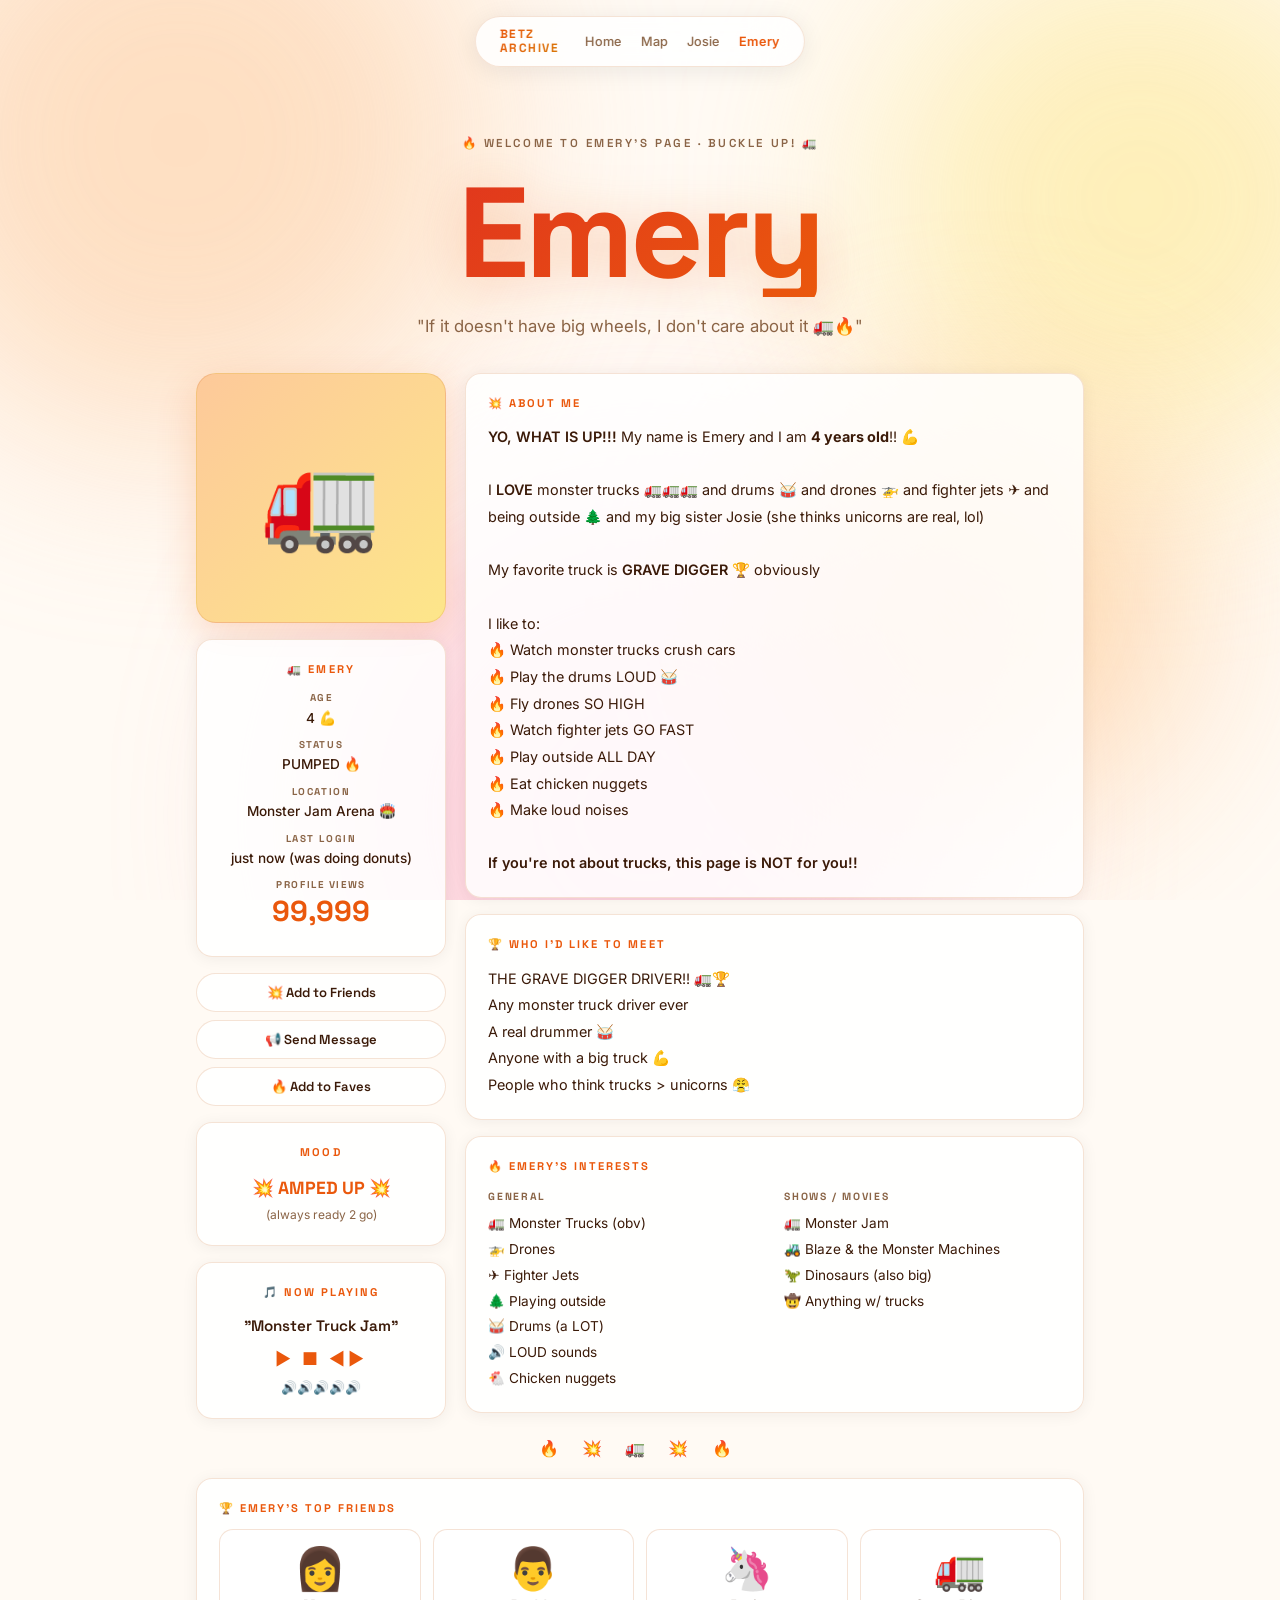
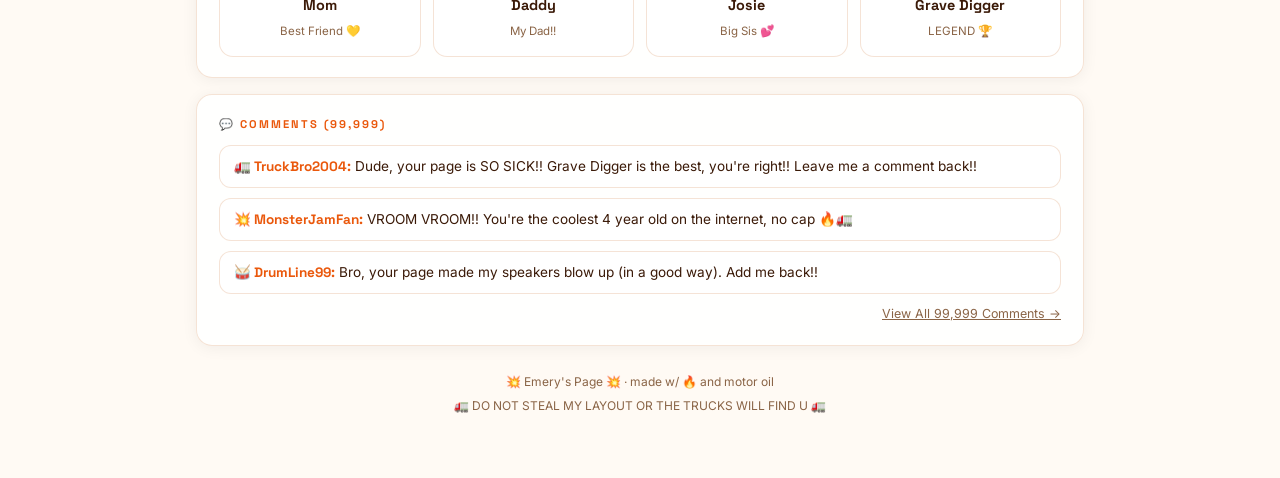
==== commit d9c1ab93: "Update Josie, Emery, and map pages Josie is 7, cleaned up spelling, removed Taylor Swift and GG, add" ====
--- a/emery.html
+++ b/emery.html
@@ -7,7 +7,7 @@
   <link rel="preconnect" href="https://fonts.googleapis.com">
   <link rel="preconnect" href="https://fonts.gstatic.com" crossorigin>
   <link href="https://fonts.googleapis.com/css2?family=Space+Grotesk:wght@400;500;600;700&family=Inter:wght@400;500&display=swap" rel="stylesheet">
-  <link rel="stylesheet" href="kids.css?v=1">
+  <link rel="stylesheet" href="kids.css?v=2">
 </head>
 <body class="emery">
   <div class="aurora" aria-hidden="true">
@@ -28,9 +28,9 @@
     <main class="wrap">
 
       <header class="profile-header">
-        <span class="eyebrow">🔥 Welcome 2 Emery's page · buckle up! 🚛</span>
+        <span class="eyebrow">🔥 Welcome to Emery's page · buckle up! 🚛</span>
         <h1 class="big-name">Emery</h1>
-        <p class="profile-quote">"if it ain't got big wheels, i don't care about it 🚛🔥"</p>
+        <p class="profile-quote">"If it doesn't have big wheels, I don't care about it 🚛🔥"</p>
       </header>
 
       <div class="layout">
@@ -74,17 +74,18 @@
           <section class="box">
             <div class="box-title">💥 About Me</div>
             <p>
-              <b class="hl">YO WHAT IS UP!!!</b> my name is Emery and i am <b>4 years old</b>!! 💪<br><br>
-              i <b class="hl">LOVE</b> monster trucks 🚛🚛🚛 and drones 🚁 and fighter jets ✈️ and being outside 🌲 and my big sister Josie (she thinks unicorns r real lol)<br><br>
-              my favorite truck is <b class="hl">GRAVE DIGGER</b> 🏆 obviously<br><br>
-              i like 2:<br>
-              🔥 watch monster trucks crush cars<br>
-              🔥 fly drones SO HIGH<br>
-              🔥 watch fighter jets GO FAST<br>
-              🔥 play outside ALL DAY<br>
-              🔥 eat chicken nuggets<br>
-              🔥 make loud noises<br><br>
-              <b class="hl">if ur not about trucks, this page is NOT 4 u!!</b>
+              <b class="hl">YO, WHAT IS UP!!!</b> My name is Emery and I am <b>4 years old</b>!! 💪<br><br>
+              I <b class="hl">LOVE</b> monster trucks 🚛🚛🚛 and drums 🥁 and drones 🚁 and fighter jets ✈️ and being outside 🌲 and my big sister Josie (she thinks unicorns are real, lol)<br><br>
+              My favorite truck is <b class="hl">GRAVE DIGGER</b> 🏆 obviously<br><br>
+              I like to:<br>
+              🔥 Watch monster trucks crush cars<br>
+              🔥 Play the drums LOUD 🥁<br>
+              🔥 Fly drones SO HIGH<br>
+              🔥 Watch fighter jets GO FAST<br>
+              🔥 Play outside ALL DAY<br>
+              🔥 Eat chicken nuggets<br>
+              🔥 Make loud noises<br><br>
+              <b class="hl">If you're not about trucks, this page is NOT for you!!</b>
             </p>
           </section>
 
@@ -92,10 +93,10 @@
             <div class="box-title">🏆 Who I'd Like to Meet</div>
             <p>
               THE GRAVE DIGGER DRIVER!! 🚛🏆<br>
-              any monster truck driver ever<br>
-              anyone w/ a big truck 💪<br>
-              my GG 💛 (hi GG!!)<br>
-              people who think trucks &gt; unicorns 😤
+              Any monster truck driver ever<br>
+              A real drummer 🥁<br>
+              Anyone with a big truck 💪<br>
+              People who think trucks &gt; unicorns 😤
             </p>
           </section>
 
@@ -108,6 +109,7 @@
                 🚁 Drones<br>
                 ✈️ Fighter Jets<br>
                 🌲 Playing outside<br>
+                🥁 Drums (a LOT)<br>
                 🔊 LOUD sounds<br>
                 🐔 Chicken nuggets
               </div>
@@ -129,10 +131,9 @@
       <section class="box">
         <div class="box-title">🏆 Emery's Top Friends</div>
         <div class="friends">
-          <div class="friend"><span class="friend-icon">👨</span><b>Daddy</b><span class="note">Best Friend</span></div>
-          <div class="friend"><span class="friend-icon">👩</span><b>Mom</b><span class="note">My Mom!! 💛</span></div>
+          <div class="friend"><span class="friend-icon">👩</span><b>Mom</b><span class="note">Best Friend 💛</span></div>
+          <div class="friend"><span class="friend-icon">👨</span><b>Daddy</b><span class="note">My Dad!!</span></div>
           <div class="friend"><span class="friend-icon">🦄</span><b>Josie</b><span class="note">Big Sis 💕</span></div>
-          <div class="friend"><span class="friend-icon">👵</span><b>GG</b><span class="note">My GG!!</span></div>
           <div class="friend"><span class="friend-icon">🚛</span><b>Grave Digger</b><span class="note">LEGEND 🏆</span></div>
         </div>
       </section>
@@ -141,15 +142,15 @@
         <div class="box-title">💬 Comments (99,999)</div>
         <div class="comment">
           <span class="comment-from">🚛 TruckBro2004:</span>
-          dude ur page is SO SICK!! grave digger is the best ur right!! leave me a comment back!!
+          Dude, your page is SO SICK!! Grave Digger is the best, you're right!! Leave me a comment back!!
         </div>
         <div class="comment">
           <span class="comment-from">💥 MonsterJamFan:</span>
-          VROOM VROOM!! ur the coolest 4 year old on myspace no cap 🔥🚛
+          VROOM VROOM!! You're the coolest 4 year old on the internet, no cap 🔥🚛
         </div>
         <div class="comment">
-          <span class="comment-from">🔥 DirtTrack99:</span>
-          bro ur page made my speakers blow up (in a good way). add me back!!
+          <span class="comment-from">🥁 DrumLine99:</span>
+          Bro, your page made my speakers blow up (in a good way). Add me back!!
         </div>
         <div class="more"><a href="#">View All 99,999 Comments →</a></div>
       </section>
--- a/kids.css
+++ b/kids.css
@@ -286,6 +286,9 @@
 .music { text-align: center; }
 .music-song { font-family: var(--font-display); font-weight: 600; font-size: 0.95rem; margin: 2px 0 6px; }
 .music-bar { color: var(--accent); letter-spacing: 3px; font-size: 1.1rem; }
+.music-artist { font-size: 0.72rem; color: var(--muted); margin-bottom: 10px; }
+.music-embed { position: relative; aspect-ratio: 16 / 9; border-radius: 12px; overflow: hidden; background: #000; }
+.music-embed iframe { position: absolute; inset: 0; width: 100%; height: 100%; border: 0; }
 .music-notes { font-size: 0.8rem; margin-top: 4px; }
 
 .interests { display: grid; grid-template-columns: 1fr 1fr; gap: 1.2rem; font-size: 0.85rem; line-height: 1.9; }
@@ -303,7 +306,7 @@
 
 .friends {
   display: grid;
-  grid-template-columns: repeat(5, 1fr);
+  grid-template-columns: repeat(auto-fit, minmax(120px, 1fr));
   gap: 12px;
 }
 .friend {
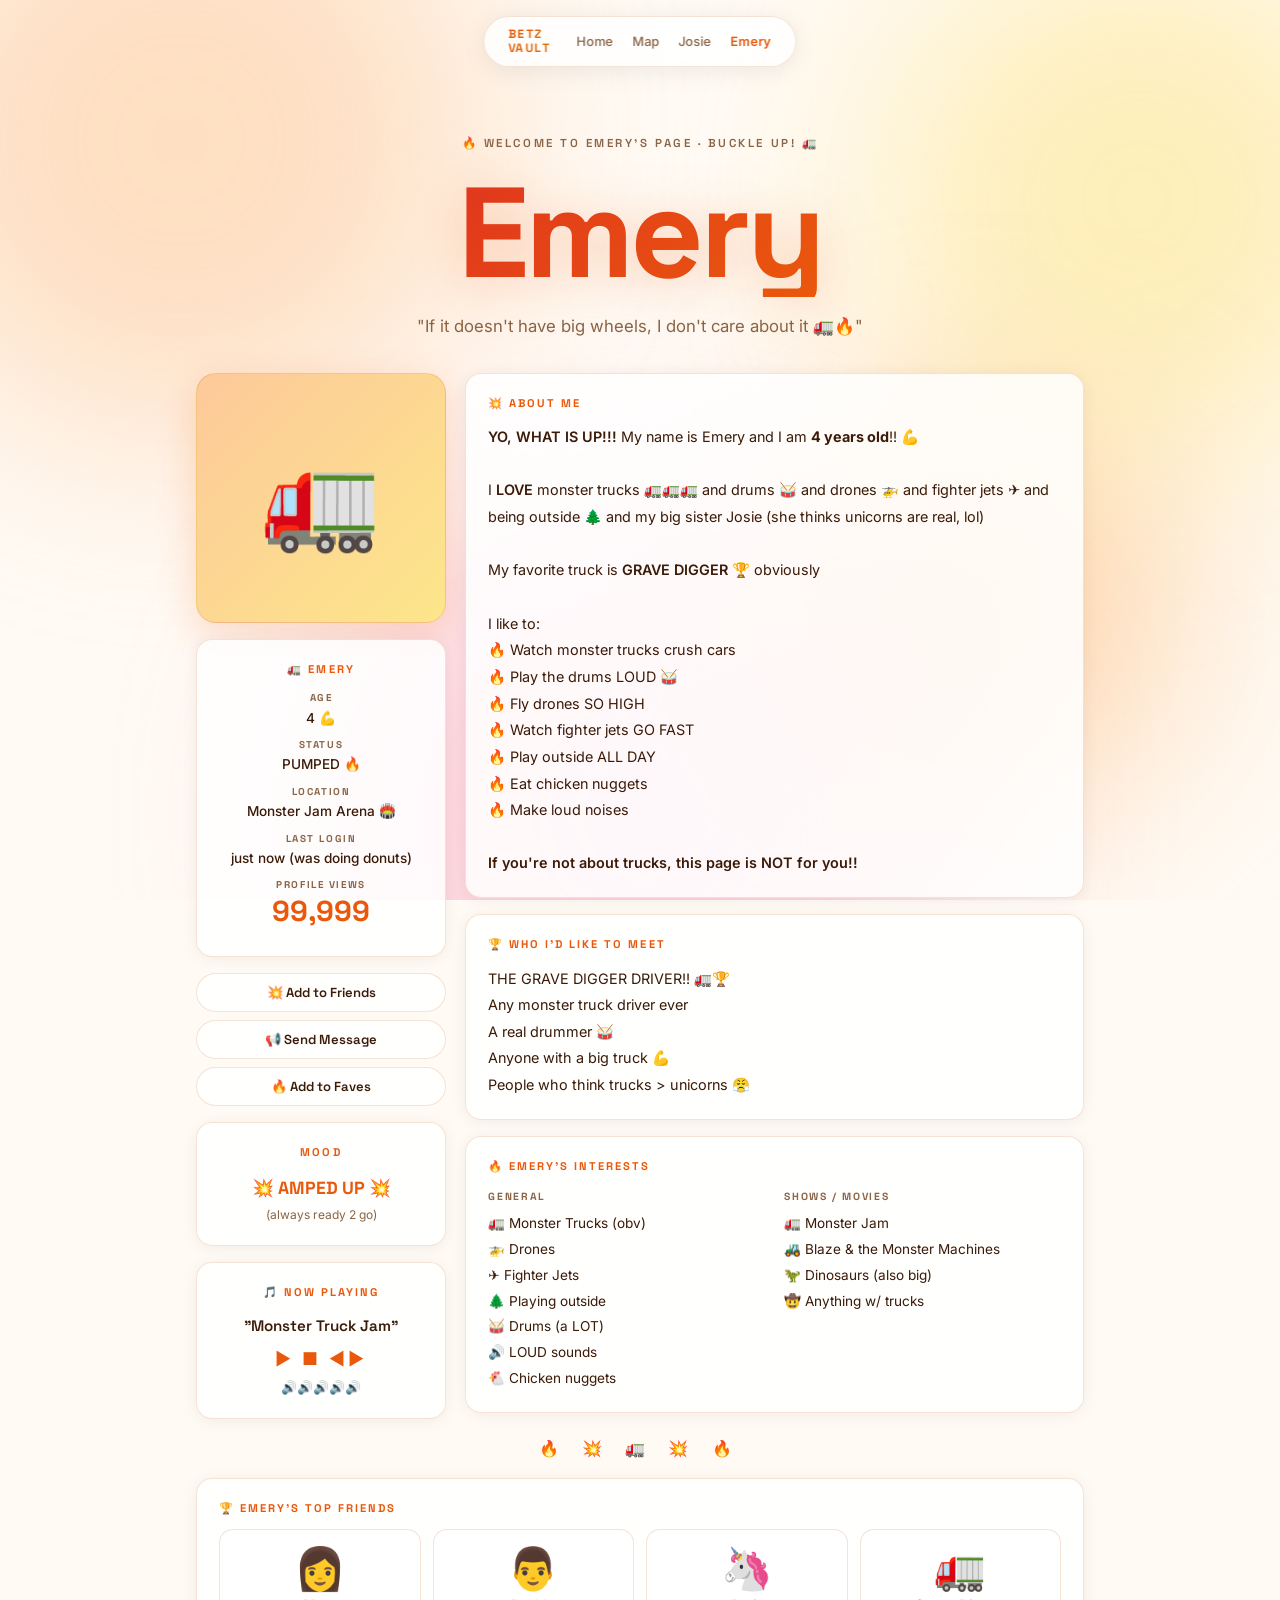
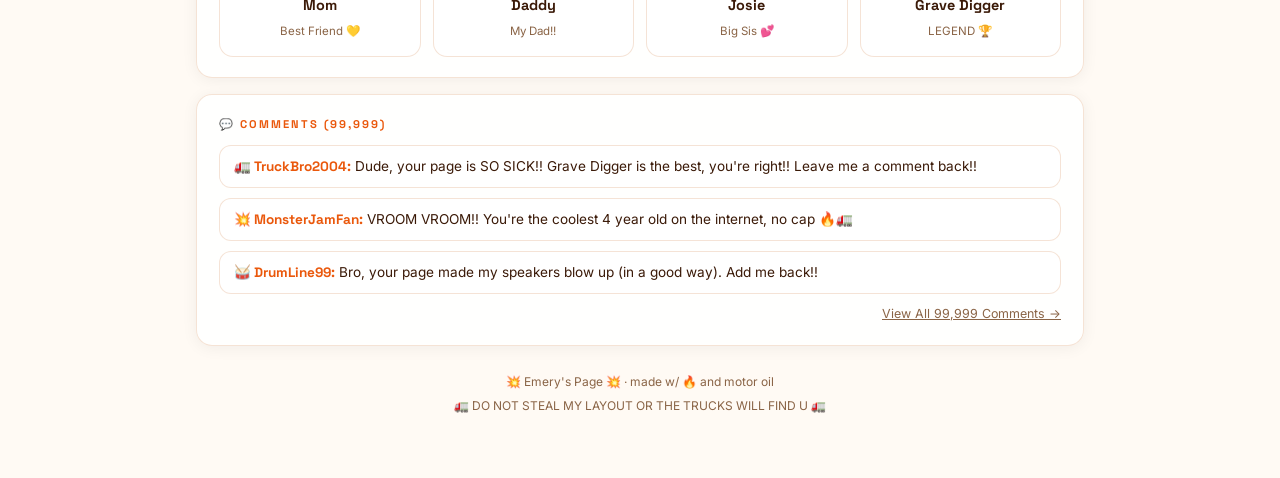
==== commit 82cf0b17: "Rename "Archive" to "Vault" across the site Co-Authored-By: Claude Sonnet 5.5 <noreply@anthropic.com" ====
--- a/emery.html
+++ b/emery.html
@@ -3,7 +3,7 @@
 <head>
   <meta charset="UTF-8">
   <meta name="viewport" content="width=device-width, initial-scale=1.0">
-  <title>Emery's Page 🚛 Betz Archive</title>
+  <title>Emery's Page 🚛 Betz Vault</title>
   <link rel="preconnect" href="https://fonts.googleapis.com">
   <link rel="preconnect" href="https://fonts.gstatic.com" crossorigin>
   <link href="https://fonts.googleapis.com/css2?family=Space+Grotesk:wght@400;500;600;700&family=Inter:wght@400;500&display=swap" rel="stylesheet">
@@ -16,7 +16,7 @@
 
   <div class="page">
     <nav class="nav">
-      <a class="logo" href="index.html"><span>Betz</span><span>Archive</span></a>
+      <a class="logo" href="index.html"><span>Betz</span><span>Vault</span></a>
       <div class="nav-links">
         <a href="index.html">Home</a>
         <a href="map.html">Map</a>
